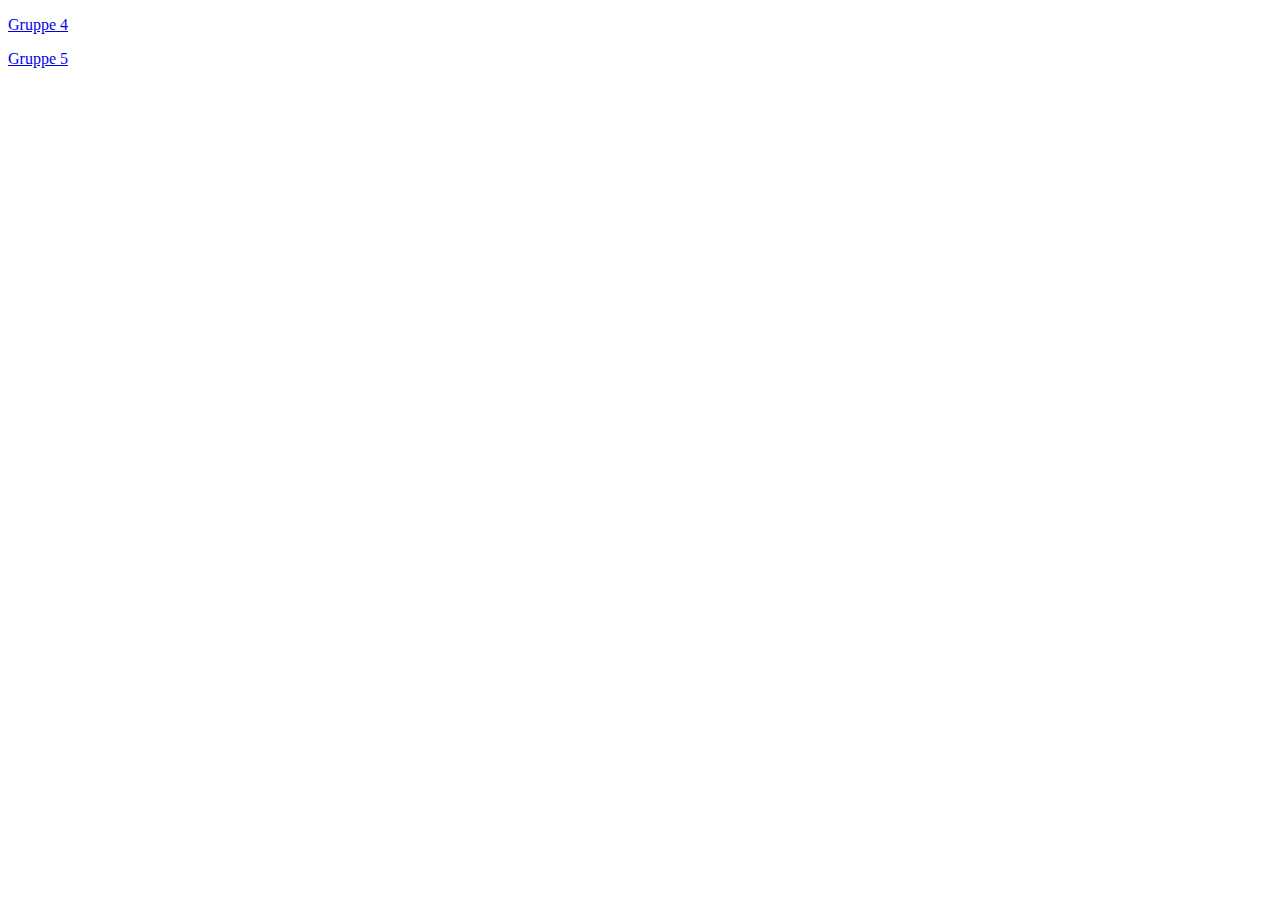
==== index.html @ b98c4abd "Version1255" ====
<!DOCTYPE html>
<html lang="en">
<head>
    <meta charset="UTF-8">
    <meta name="viewport" content="width=device-width, initial-scale=1.0">
    <title>Document</title>
</head>
<body>
    <p><a href="gruppe4/gr4.html">Gruppe 4</a></p>
    <p><a href="gruppe5/font2/gruppe5.html">Gruppe 5</a></p>
</body>
</html>
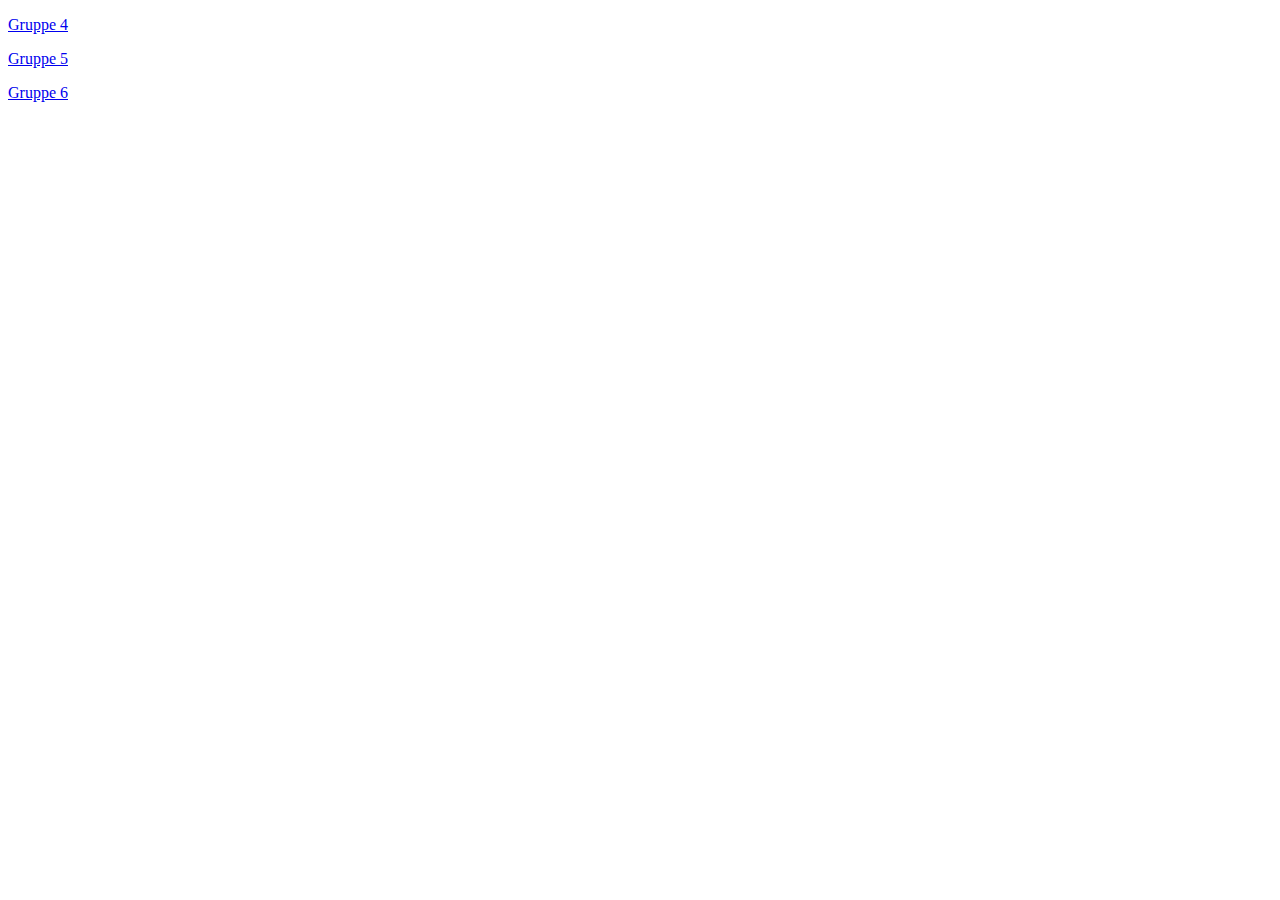
==== commit f08da5c8: "Version 1433" ====
--- a/index.html
+++ b/index.html
@@ -8,5 +8,6 @@
 <body>
     <p><a href="gruppe4/gr4.html">Gruppe 4</a></p>
     <p><a href="gruppe5/font2/gruppe5.html">Gruppe 5</a></p>
+    <p><a href="gruppe6/billedeTyper/index.html">Gruppe 6</a></p>
 </body>
 </html>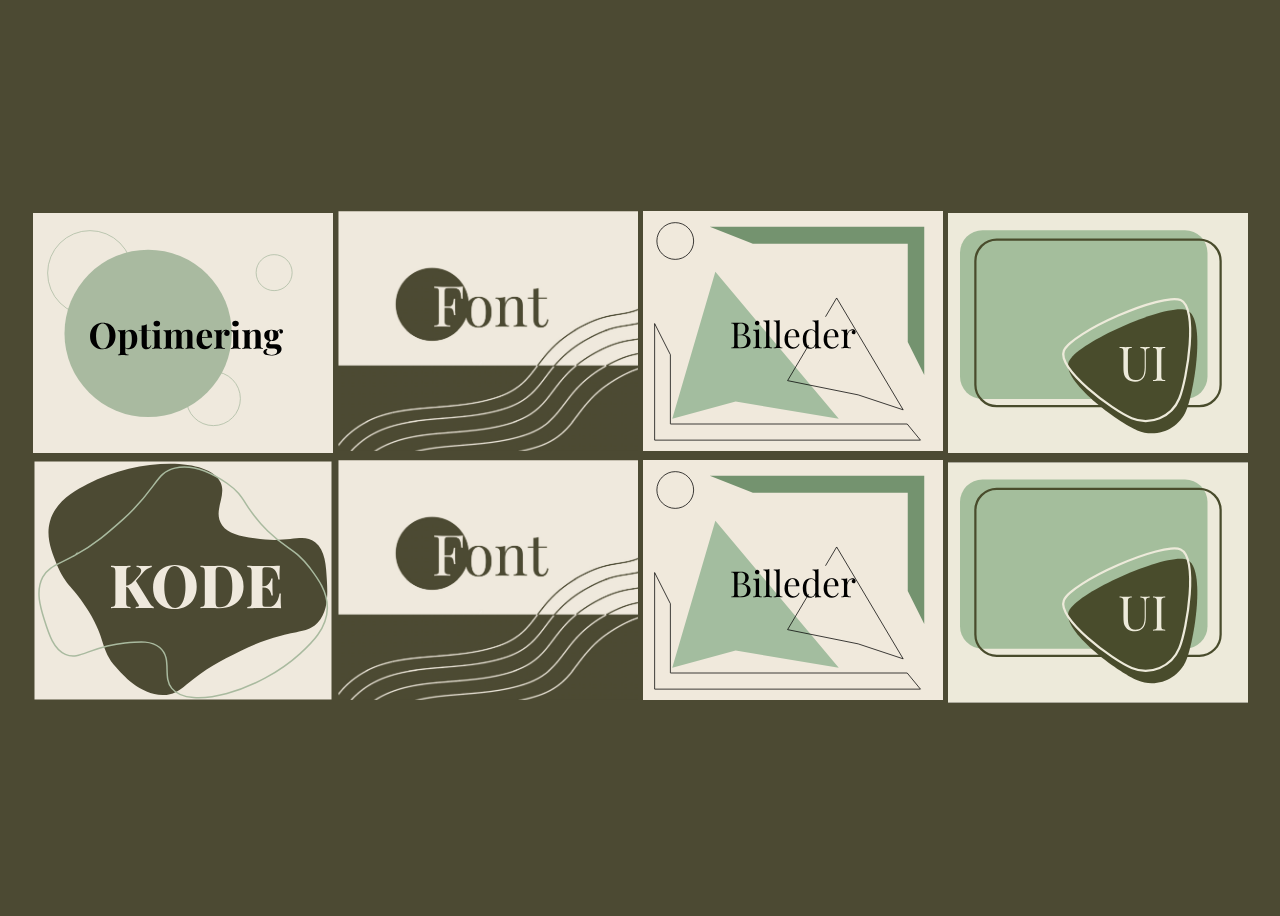
==== commit afd29fea: "Version2022" ====
--- a/index.html
+++ b/index.html
@@ -1,13 +1,21 @@
 <!DOCTYPE html>
-<html lang="en">
+<html lang="da">
 <head>
     <meta charset="UTF-8">
     <meta name="viewport" content="width=device-width, initial-scale=1.0">
-    <title>Document</title>
+    <title>Bæredygtigt Webdesign</title>
+    <link rel="stylesheet" href="index.css">
 </head>
 <body>
-    <p><a href="gruppe4/gr4.html">Gruppe 4</a></p>
-    <p><a href="gruppe5/font2/gruppe5.html">Gruppe 5</a></p>
-    <p><a href="gruppe6/billedeTyper/index.html">Gruppe 6</a></p>
+    <section class="container">
+        <img src="/svgs/grp2.svg" alt="Optimering">
+        <a href="gruppe5/font2/gruppe5.html"><img src="/svgs/grp5.svg" alt="Font"></a>
+        <a href="gruppe6/billedeTyper/index.html"><img src="/svgs/grp6.svg" alt="Billeder"></a>
+        <img src="/svgs/grp7.svg" alt="UI">
+        <a href="gruppe4/gr4.html"><img src="/svgs/grp4.svg" alt="Kode"></a>
+        <a href="gruppe5/font2/gruppe5.html"><img src="/svgs/grp5.svg" alt="Font"></a>
+        <a href="gruppe6/billedeTyper/index.html"><img src="/svgs/grp6.svg" alt="Billeder"></a>
+        <img src="/svgs/grp7.svg" alt="UI">
+  </section>
 </body>
 </html>--- a/index.css
+++ b/index.css
@@ -0,0 +1,20 @@
+.container {
+    display: flex;
+    justify-content: center;
+    flex-wrap: wrap;
+    gap: 5px;
+    margin-bottom: 5px;
+    max-width: 1440px;
+    margin: 0 auto;
+}
+
+.container img {
+    width: 300px;
+}
+
+body {
+    display: flex;
+    align-items: center;
+    height: 100vh;
+    background-color: #4C4A33;
+}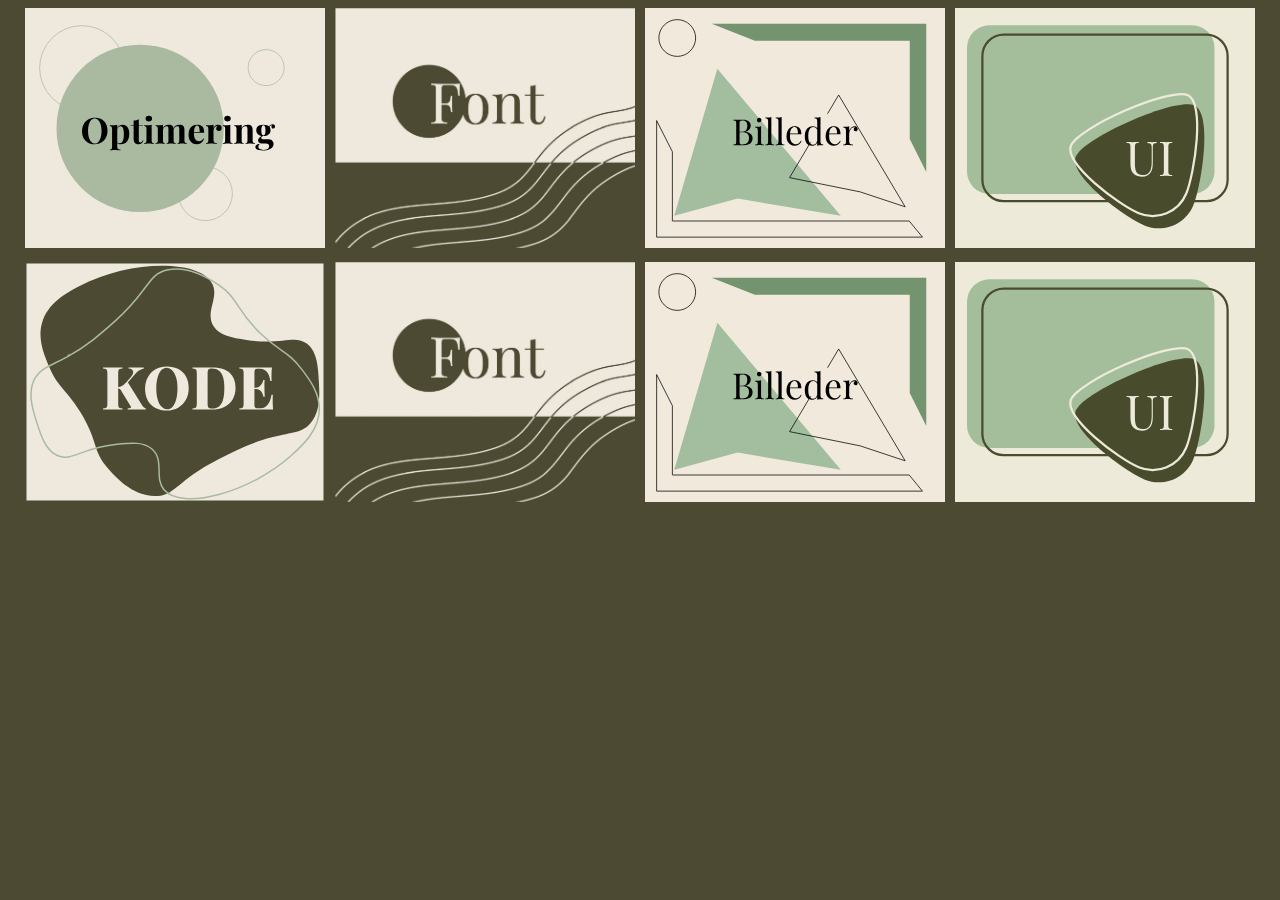
==== commit 263f0f67: "Version 0938" ====
--- a/index.html
+++ b/index.html
@@ -8,14 +8,14 @@
 </head>
 <body>
     <section class="container">
-        <img src="/svgs/grp2.svg" alt="Optimering">
-        <a href="gruppe5/font2/gruppe5.html"><img src="/svgs/grp5.svg" alt="Font"></a>
-        <a href="gruppe6/billedeTyper/index.html"><img src="/svgs/grp6.svg" alt="Billeder"></a>
-        <img src="/svgs/grp7.svg" alt="UI">
-        <a href="gruppe4/gr4.html"><img src="/svgs/grp4.svg" alt="Kode"></a>
-        <a href="gruppe5/font2/gruppe5.html"><img src="/svgs/grp5.svg" alt="Font"></a>
-        <a href="gruppe6/billedeTyper/index.html"><img src="/svgs/grp6.svg" alt="Billeder"></a>
-        <img src="/svgs/grp7.svg" alt="UI">
+        <img src="svgs/grp2.svg" alt="Optimering">
+        <a href="gruppe5/font2/gruppe5.html"><img src="svgs/grp5.svg" alt="Font"></a>
+        <a href="gruppe6/billedeTyper/index.html"><img src="svgs/grp6.svg" alt="Billeder"></a>
+        <a href="Gruppe7/ui.html"><img src="svgs/grp7.svg" alt="UI"></a>
+        <a href="gruppe4/gr4.html"><img src="svgs/grp4.svg" alt="Kode"></a>
+        <a href="gruppe5/font2/gruppe5.html"><img src="svgs/grp5.svg" alt="Font"></a>
+        <a href="gruppe6/billedeTyper/index.html"><img src="svgs/grp6.svg" alt="Billeder"></a>
+        <a href="Gruppe7/ui.html"><img src="svgs/grp7.svg" alt="UI"></a>
   </section>
 </body>
 </html>--- a/index.css
+++ b/index.css
@@ -2,19 +2,27 @@
     display: flex;
     justify-content: center;
     flex-wrap: wrap;
-    gap: 5px;
+    gap: 10px;
     margin-bottom: 5px;
+    margin: 0 auto;
     max-width: 1440px;
-    margin: 0 auto;
+    align-items: flex-start;
 }
 
 .container img {
-    width: 300px;
+    width: 100%;
+    max-width: 300px;
 }
 
 body {
     display: flex;
     align-items: center;
+    height: auto;
+    background-color: #4C4A33;
+}
+
+@media only screen and (min-width: 1440px) {
+  body {
     height: 100vh;
-    background-color: #4C4A33;
+  }
 }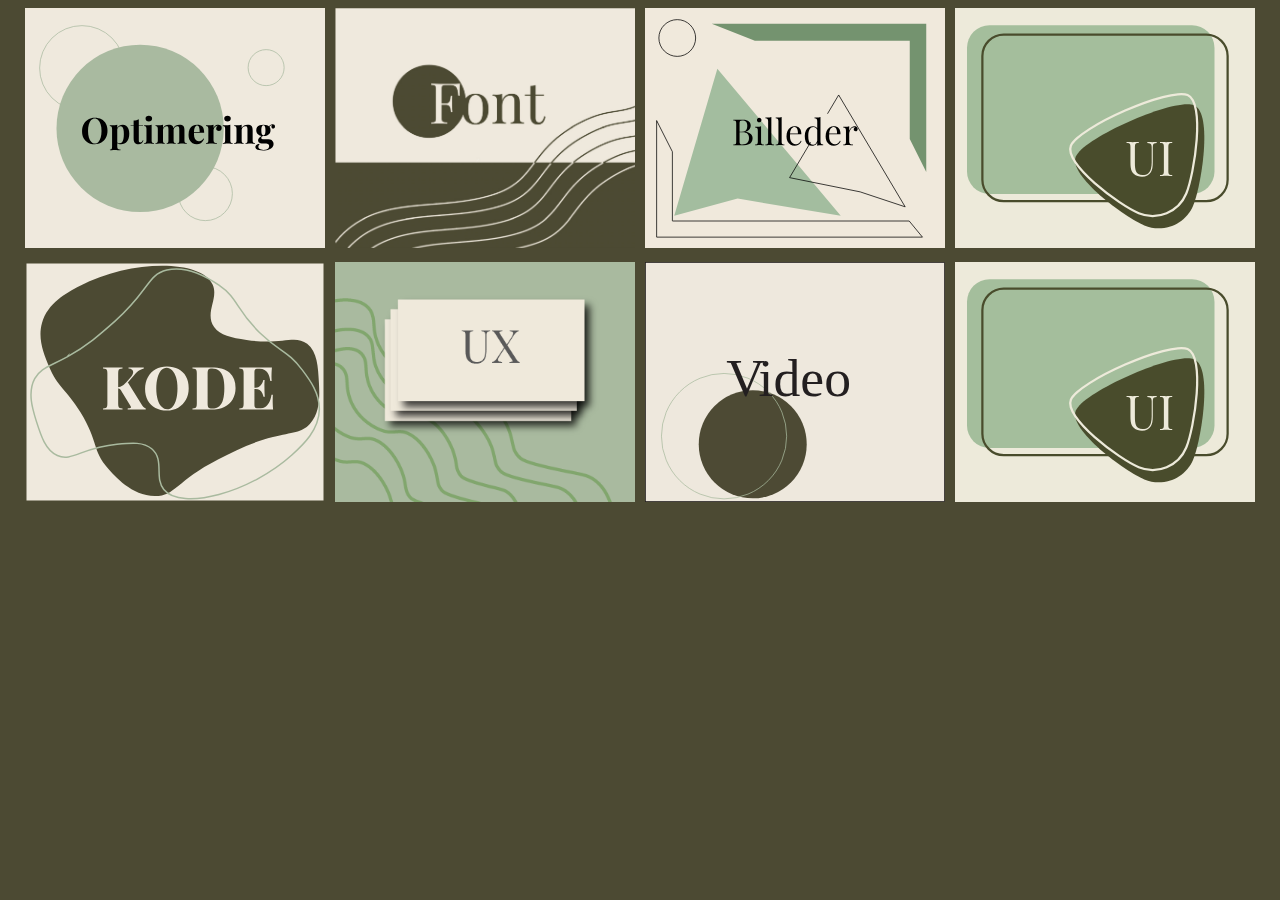
==== commit b4f2017e: "Version 1130" ====
--- a/index.html
+++ b/index.html
@@ -8,13 +8,13 @@
 </head>
 <body>
     <section class="container">
-        <img src="svgs/grp2.svg" alt="Optimering">
+        <a href="gruppe2/index.html"><img src="svgs/grp2.svg" alt="Optimering"></a>
         <a href="gruppe5/font2/gruppe5.html"><img src="svgs/grp5.svg" alt="Font"></a>
         <a href="gruppe6/billedeTyper/index.html"><img src="svgs/grp6.svg" alt="Billeder"></a>
         <a href="Gruppe7/ui.html"><img src="svgs/grp7.svg" alt="UI"></a>
         <a href="gruppe4/gr4.html"><img src="svgs/grp4.svg" alt="Kode"></a>
-        <a href="gruppe5/font2/gruppe5.html"><img src="svgs/grp5.svg" alt="Font"></a>
-        <a href="gruppe6/billedeTyper/index.html"><img src="svgs/grp6.svg" alt="Billeder"></a>
+        <a href="gruppe3/index.html"><img src="svgs/gruppe3ux.png" alt="UX"></a>
+        <a href="videooganimation/index.html"><img src="svgs/videokortSVG.svg" alt="Video"></a>
         <a href="Gruppe7/ui.html"><img src="svgs/grp7.svg" alt="UI"></a>
   </section>
 </body>
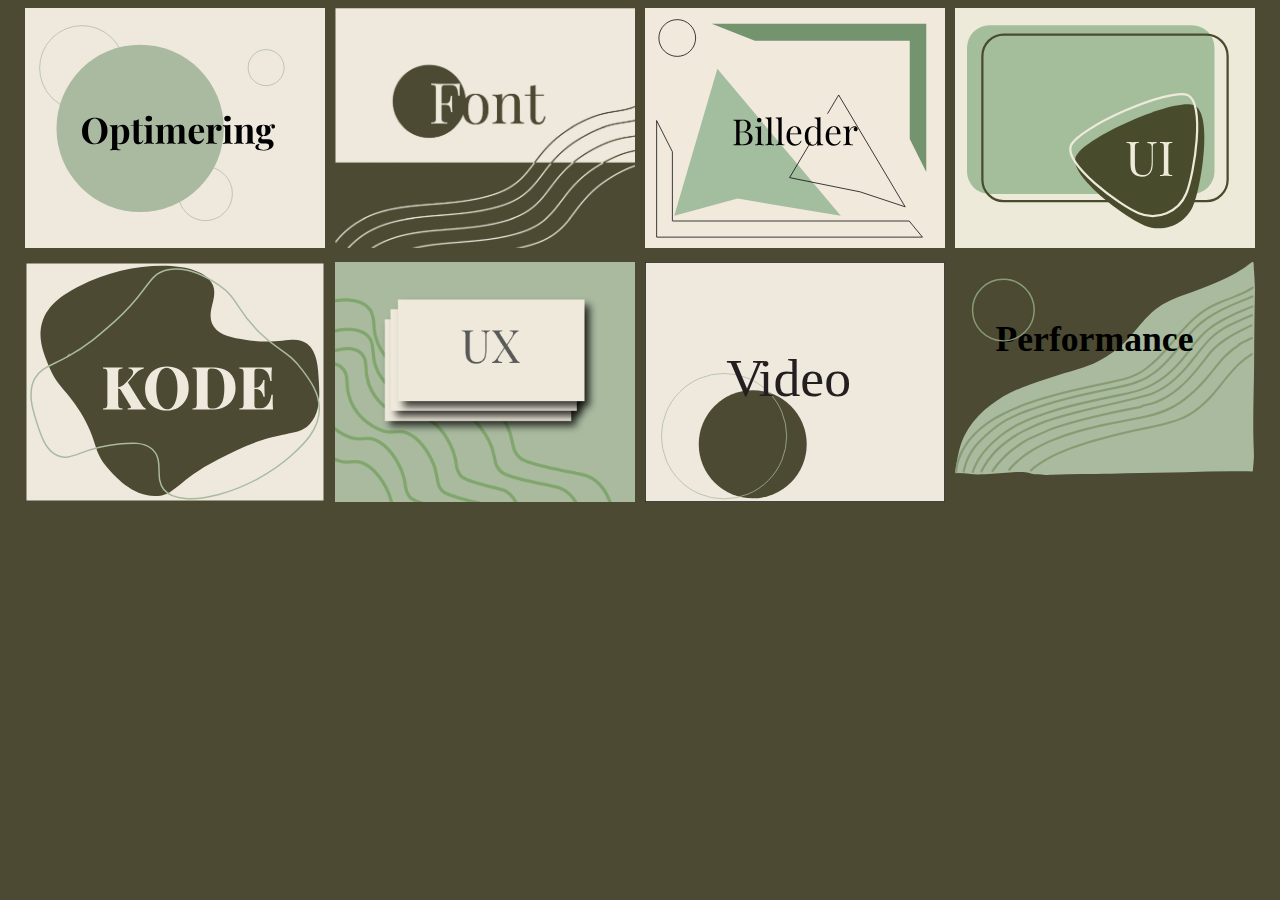
==== commit aaaa542f: "Version 1155" ====
--- a/index.html
+++ b/index.html
@@ -15,7 +15,7 @@
         <a href="gruppe4/gr4.html"><img src="svgs/grp4.svg" alt="Kode"></a>
         <a href="gruppe3/index.html"><img src="svgs/gruppe3ux.png" alt="UX"></a>
         <a href="videooganimation/index.html"><img src="svgs/videokortSVG.svg" alt="Video"></a>
-        <a href="Gruppe7/ui.html"><img src="svgs/grp7.svg" alt="UI"></a>
+        <a href="performance-main/performance.html"><img src="svgs/forside8.svg" alt="Performance"></a>
   </section>
 </body>
 </html>